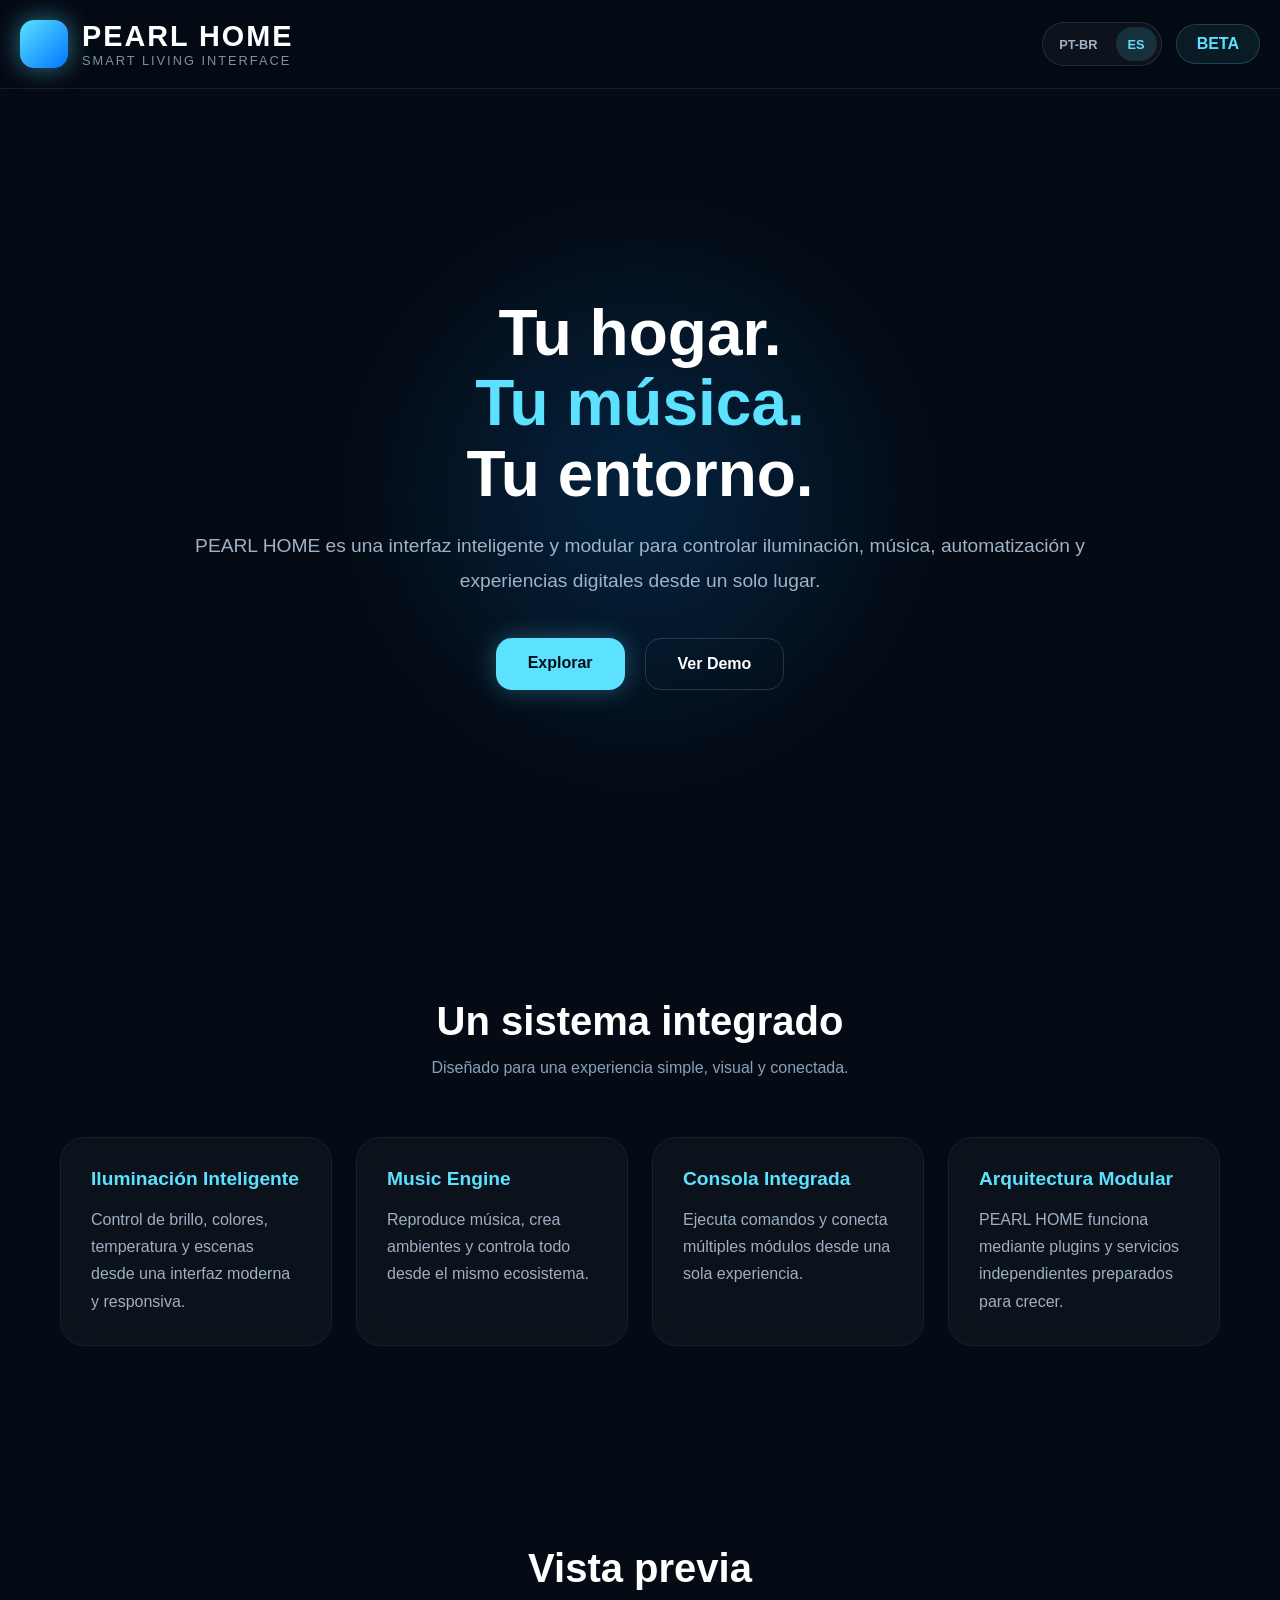
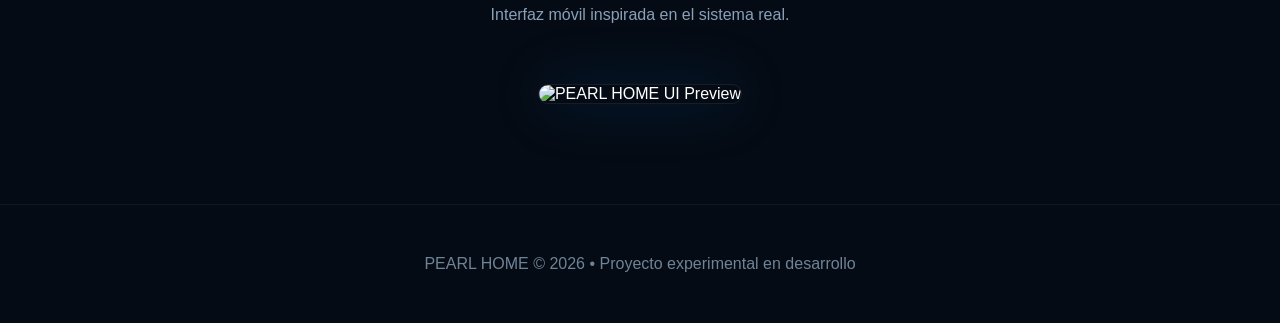
==== es/index.html @ 8c49779c "Set Portuguese as primary language" ====
<!DOCTYPE html>
<html lang="es">
<head>
  <meta charset="UTF-8" />
  <meta name="viewport" content="width=device-width, initial-scale=1.0" />
  <title>PEARL HOME</title>
  <link rel="alternate" hreflang="pt-BR" href="../" />
  <link rel="alternate" hreflang="es" href="./" />
  <link rel="stylesheet" href="../css/style.css" />
</head>
<body>

<header>
  <div class="logo">
    <div class="logo-icon"></div>
    <div>
      <h1>PEARL HOME</h1>
      <p>SMART LIVING INTERFACE</p>
    </div>
  </div>

  <nav class="header-actions" aria-label="Opciones del sitio">
    <div class="language-switch" aria-label="Idioma">
      <a href="../">PT-BR</a>
      <a class="active" href="./" aria-current="page">ES</a>
    </div>
    <div class="beta">BETA</div>
  </nav>
</header>

<section class="hero">
  <div class="hero-content">
    <h2>Tu hogar.<br><span>Tu música.</span><br>Tu entorno.</h2>

    <p>
      PEARL HOME es una interfaz inteligente y modular para controlar iluminación,
      música, automatización y experiencias digitales desde un solo lugar.
    </p>

    <div class="buttons">
      <a href="#features" class="btn btn-primary">Explorar</a>
      <a href="./demo.html" class="btn btn-secondary">Ver Demo</a>
    </div>
  </div>
</section>

<section class="features" id="features">
  <div class="section-title">
    <h3>Un sistema integrado</h3>
    <p>Diseñado para una experiencia simple, visual y conectada.</p>
  </div>

  <div class="grid">
    <div class="card">
      <h4>Iluminación Inteligente</h4>
      <p>
        Control de brillo, colores, temperatura y escenas desde una interfaz moderna y responsiva.
      </p>
    </div>

    <div class="card">
      <h4>Music Engine</h4>
      <p>
        Reproduce música, crea ambientes y controla todo desde el mismo ecosistema.
      </p>
    </div>

    <div class="card">
      <h4>Consola Integrada</h4>
      <p>
        Ejecuta comandos y conecta múltiples módulos desde una sola experiencia.
      </p>
    </div>

    <div class="card">
      <h4>Arquitectura Modular</h4>
      <p>
        PEARL HOME funciona mediante plugins y servicios independientes preparados para crecer.
      </p>
    </div>
  </div>
</section>

<section class="preview" id="preview">
  <div class="section-title">
    <h3>Vista previa</h3>
    <p>Interfaz móvil inspirada en el sistema real.</p>
  </div>

  <img src="https://placehold.co/350x700/07111f/5ce1ff?text=PEARL+HOME" alt="PEARL HOME UI Preview">
</section>

<footer>
  <p>PEARL HOME © 2026 • Proyecto experimental en desarrollo</p>
</footer>

</body>
</html>
---- css/style.css ----
* {
  margin: 0;
  padding: 0;
  box-sizing: border-box;
  font-family: Arial, sans-serif;
}

body {
  background: #050b14;
  color: white;
  overflow-x: hidden;
}

header {
  padding: 20px;
  display: flex;
  justify-content: space-between;
  align-items: center;
  gap: 18px;
  border-bottom: 1px solid rgba(255,255,255,0.08);
  backdrop-filter: blur(10px);
  position: sticky;
  top: 0;
  background: rgba(5,11,20,0.9);
  z-index: 100;
}

.header-actions {
  display: flex;
  align-items: center;
  gap: 14px;
}

.language-switch {
  display: inline-flex;
  align-items: center;
  gap: 6px;
  padding: 4px;
  border: 1px solid rgba(255,255,255,0.1);
  border-radius: 999px;
  background: rgba(255,255,255,0.04);
}

.language-switch a {
  min-height: 34px;
  padding: 0 12px;
  display: inline-flex;
  align-items: center;
  border-radius: 999px;
  color: #9fb3c8;
  font-size: 0.8rem;
  font-weight: bold;
  text-decoration: none;
}

.language-switch a.active {
  background: rgba(92,225,255,0.14);
  color: #5ce1ff;
}

.logo {
  display: flex;
  align-items: center;
  gap: 14px;
}

.logo-icon {
  width: 48px;
  height: 48px;
  border-radius: 14px;
  background: linear-gradient(135deg, #5ce1ff, #0077ff);
  box-shadow: 0 0 25px rgba(92,225,255,0.5);
}

.logo h1 {
  font-size: 1.8rem;
  letter-spacing: 2px;
}

.logo p {
  color: #7f8fa6;
  font-size: 0.8rem;
  letter-spacing: 2px;
}

.beta {
  padding: 10px 20px;
  border-radius: 999px;
  border: 1px solid rgba(92,225,255,0.2);
  background: rgba(92,225,255,0.08);
  color: #5ce1ff;
  font-weight: bold;
}

.hero {
  min-height: 90vh;
  display: flex;
  align-items: center;
  justify-content: center;
  text-align: center;
  padding: 40px 20px;
  position: relative;
}

.hero::before {
  content: "";
  position: absolute;
  width: 600px;
  height: 600px;
  background: radial-gradient(circle, rgba(0,140,255,0.2), transparent 70%);
  filter: blur(40px);
  z-index: 0;
}

.hero-content {
  position: relative;
  z-index: 1;
  max-width: 900px;
}

.hero h2 {
  font-size: 4rem;
  margin-bottom: 20px;
  line-height: 1.1;
}

.hero span {
  color: #5ce1ff;
}

.hero p {
  color: #9fb3c8;
  font-size: 1.2rem;
  margin-bottom: 40px;
  line-height: 1.8;
}

.buttons {
  display: flex;
  gap: 20px;
  justify-content: center;
  flex-wrap: wrap;
}

.btn {
  padding: 16px 32px;
  border-radius: 16px;
  border: none;
  font-size: 1rem;
  cursor: pointer;
  transition: 0.3s ease;
  text-decoration: none;
  font-weight: bold;
}

.btn-primary {
  background: #5ce1ff;
  color: #001018;
  box-shadow: 0 0 25px rgba(92,225,255,0.3);
}

.btn-primary:hover {
  transform: translateY(-3px);
  box-shadow: 0 0 40px rgba(92,225,255,0.6);
}

.btn-secondary {
  background: transparent;
  border: 1px solid rgba(255,255,255,0.15);
  color: white;
}

.features {
  padding: 100px 20px;
  max-width: 1200px;
  margin: auto;
}

.section-title {
  text-align: center;
  margin-bottom: 60px;
}

.section-title h3 {
  font-size: 2.5rem;
  margin-bottom: 15px;
}

.section-title p {
  color: #8aa0b8;
}

.grid {
  display: grid;
  grid-template-columns: repeat(auto-fit, minmax(260px, 1fr));
  gap: 24px;
}

.card {
  background: rgba(255,255,255,0.03);
  border: 1px solid rgba(255,255,255,0.05);
  border-radius: 24px;
  padding: 30px;
  transition: 0.3s ease;
  backdrop-filter: blur(12px);
}

.card:hover {
  transform: translateY(-5px);
  border-color: rgba(92,225,255,0.3);
  box-shadow: 0 0 30px rgba(0,140,255,0.1);
}

.card h4 {
  margin-bottom: 16px;
  color: #5ce1ff;
  font-size: 1.2rem;
}

.card p {
  color: #9db0c4;
  line-height: 1.7;
}

.preview {
  padding: 100px 20px;
  text-align: center;
}

.preview img {
  width: 100%;
  max-width: 350px;
  border-radius: 30px;
  box-shadow: 0 0 60px rgba(0,140,255,0.2);
  border: 1px solid rgba(255,255,255,0.08);
}

footer {
  padding: 50px 20px;
  text-align: center;
  color: #6f8397;
  border-top: 1px solid rgba(255,255,255,0.05);
}

@media (max-width: 768px) {
  header {
    align-items: flex-start;
    flex-direction: column;
  }

  .header-actions {
    width: 100%;
    justify-content: space-between;
  }

  .hero h2 {
    font-size: 2.5rem;
  }

  .hero p {
    font-size: 1rem;
  }
}
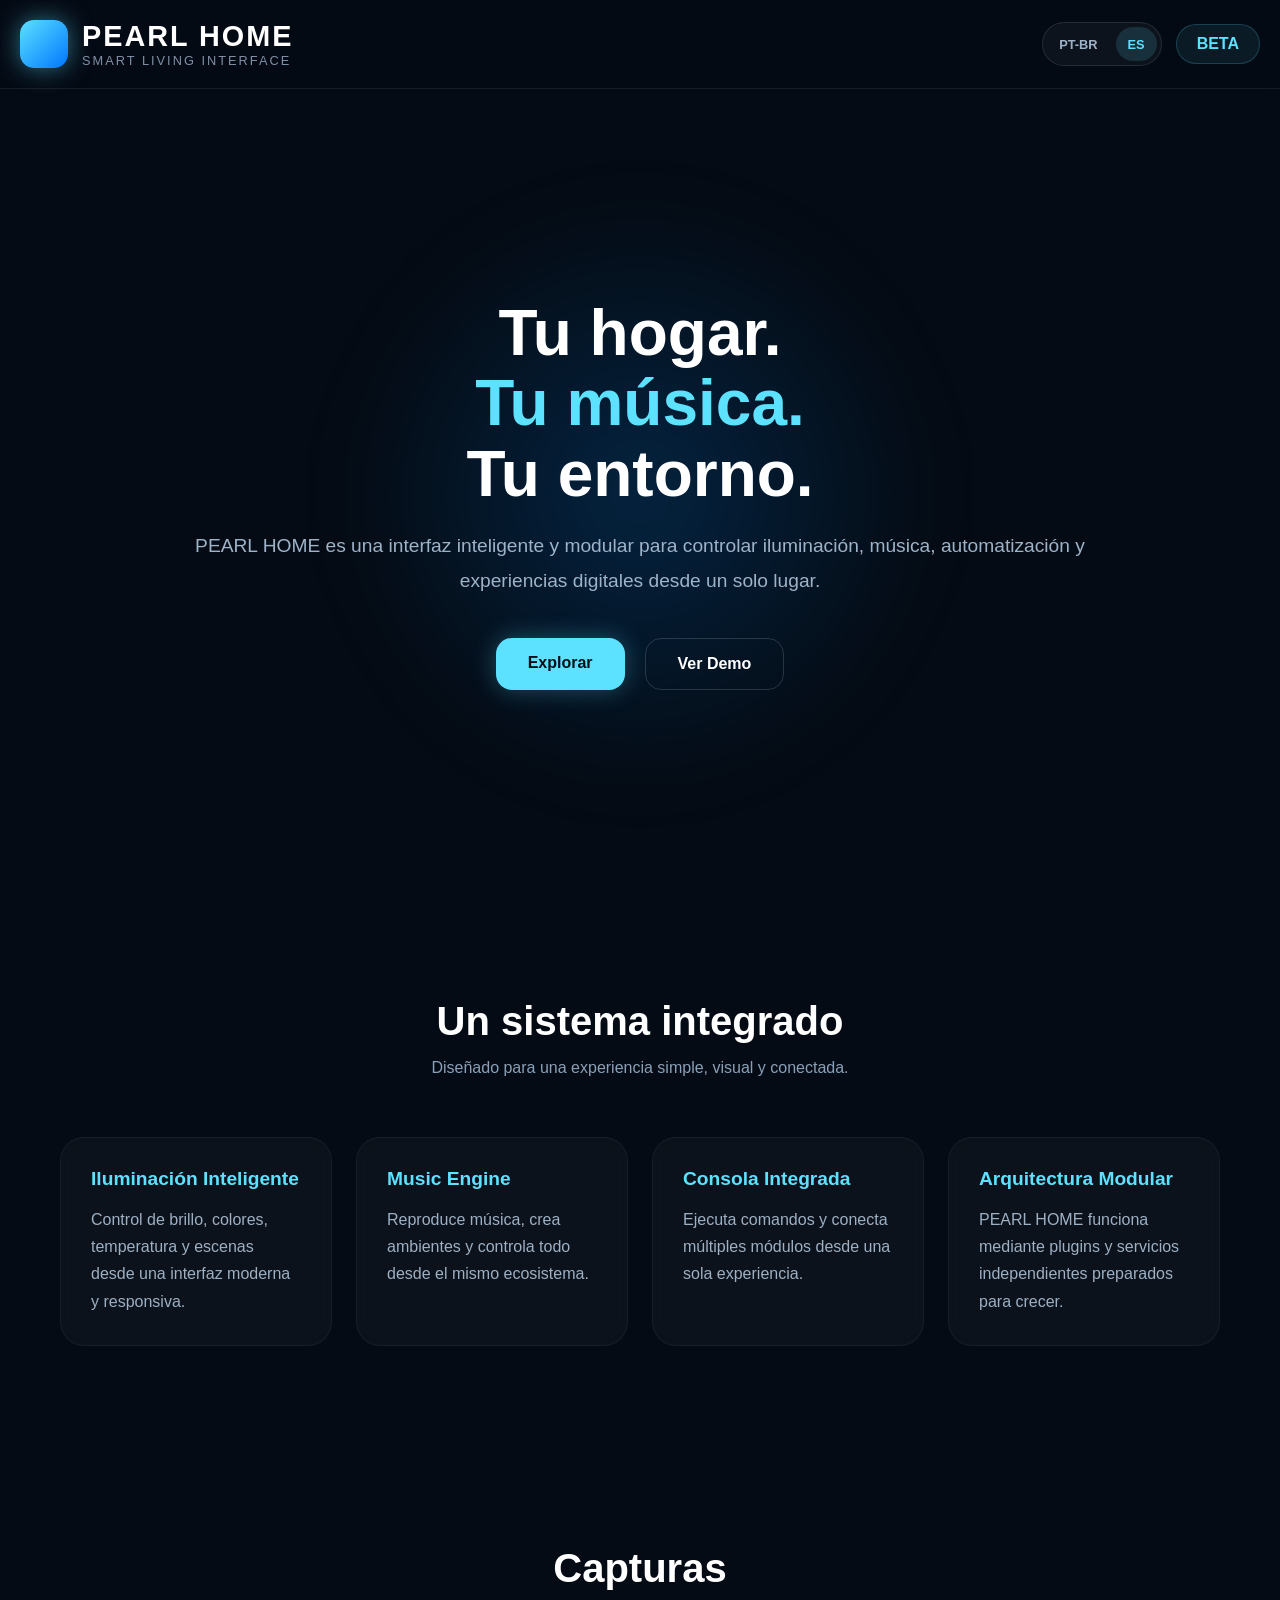
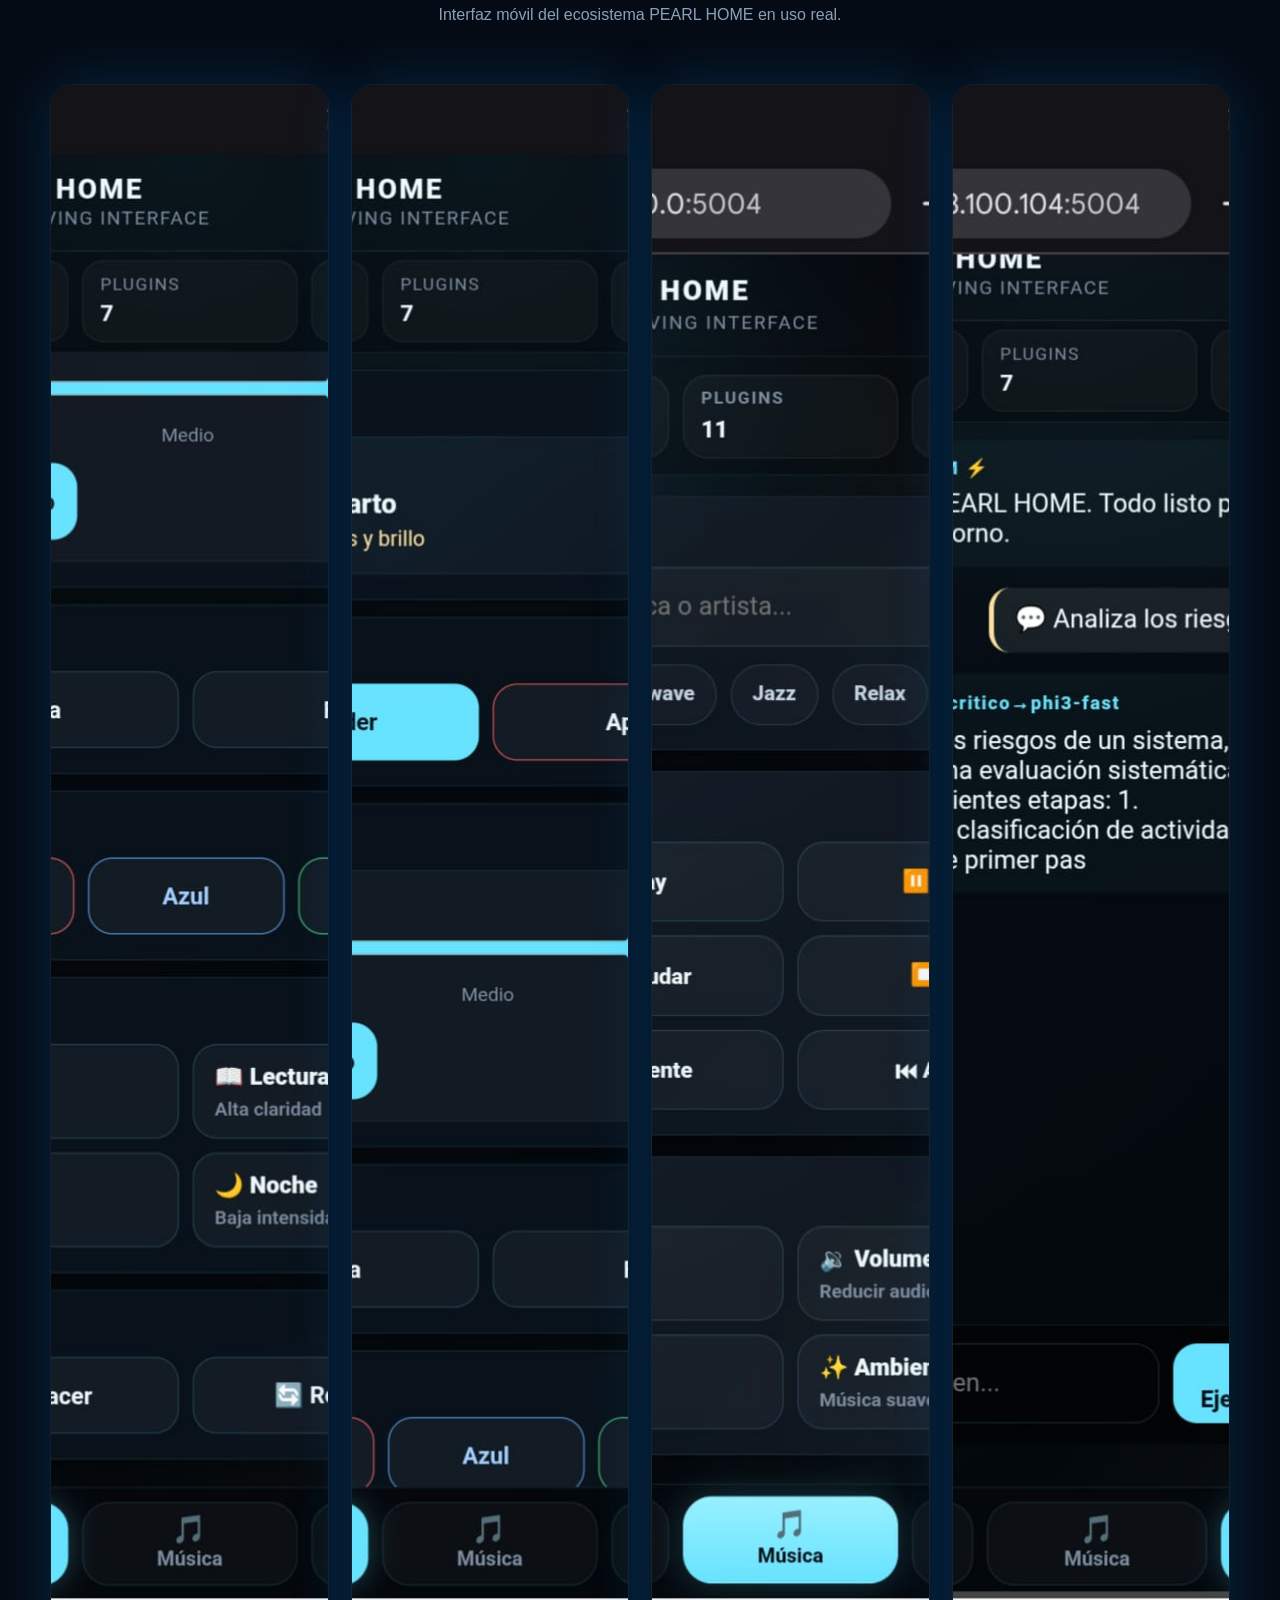
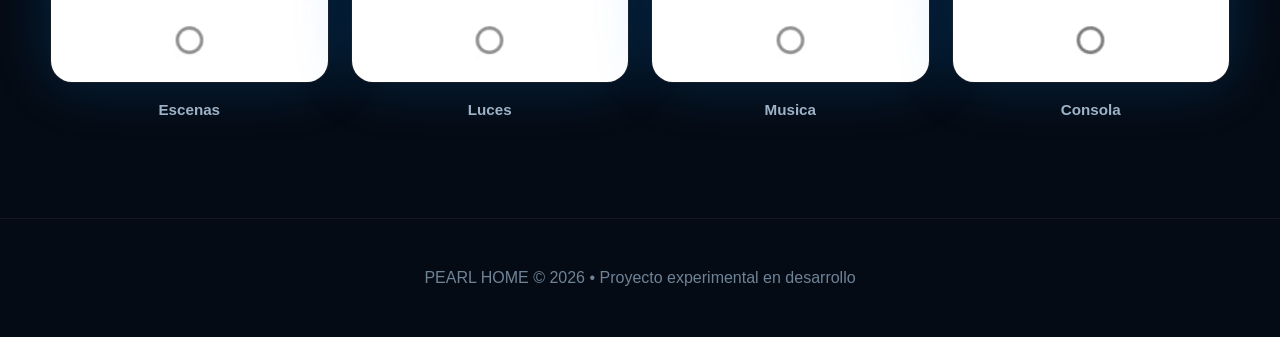
==== commit 0ff46c41: "Add mobile screenshots gallery" ====
--- a/es/index.html
+++ b/es/index.html
@@ -83,11 +83,31 @@
 
 <section class="preview" id="preview">
   <div class="section-title">
-    <h3>Vista previa</h3>
-    <p>Interfaz móvil inspirada en el sistema real.</p>
+    <h3>Capturas</h3>
+    <p>Interfaz móvil del ecosistema PEARL HOME en uso real.</p>
   </div>
 
-  <img src="https://placehold.co/350x700/07111f/5ce1ff?text=PEARL+HOME" alt="PEARL HOME UI Preview">
+  <div class="screenshots">
+    <figure class="screenshot-card">
+      <img src="../assets/screenshots/pearl-scene.jpeg" alt="Pantalla de escenas de PEARL HOME" loading="lazy" width="718" height="1599">
+      <figcaption>Escenas</figcaption>
+    </figure>
+
+    <figure class="screenshot-card">
+      <img src="../assets/screenshots/pearl-light.jpeg" alt="Pantalla de control de luces de PEARL HOME" loading="lazy" width="718" height="1599">
+      <figcaption>Luces</figcaption>
+    </figure>
+
+    <figure class="screenshot-card">
+      <img src="../assets/screenshots/pearl-music.jpeg" alt="Pantalla de Music Engine de PEARL HOME" loading="lazy" width="718" height="1599">
+      <figcaption>Musica</figcaption>
+    </figure>
+
+    <figure class="screenshot-card">
+      <img src="../assets/screenshots/pearl-console.jpeg" alt="Pantalla de consola de PEARL HOME" loading="lazy" width="718" height="1599">
+      <figcaption>Consola</figcaption>
+    </figure>
+  </div>
 </section>
 
 <footer>
--- a/css/style.css
+++ b/css/style.css
@@ -227,12 +227,33 @@
   text-align: center;
 }
 
-.preview img {
+.screenshots {
+  width: min(1180px, 100%);
+  margin: 0 auto;
+  display: grid;
+  grid-template-columns: repeat(4, minmax(0, 1fr));
+  gap: 22px;
+  align-items: start;
+}
+
+.screenshot-card {
+  min-width: 0;
+}
+
+.screenshot-card img {
   width: 100%;
-  max-width: 350px;
-  border-radius: 30px;
+  aspect-ratio: 718 / 1599;
+  object-fit: cover;
+  border-radius: 22px;
   box-shadow: 0 0 60px rgba(0,140,255,0.2);
   border: 1px solid rgba(255,255,255,0.08);
+}
+
+.screenshot-card figcaption {
+  margin-top: 14px;
+  color: #9fb3c8;
+  font-size: 0.95rem;
+  font-weight: bold;
 }
 
 footer {
@@ -260,4 +281,15 @@
   .hero p {
     font-size: 1rem;
   }
-}
+
+  .screenshots {
+    grid-template-columns: repeat(2, minmax(0, 1fr));
+  }
+}
+
+@media (max-width: 520px) {
+  .screenshots {
+    grid-template-columns: 1fr;
+    max-width: 330px;
+  }
+}
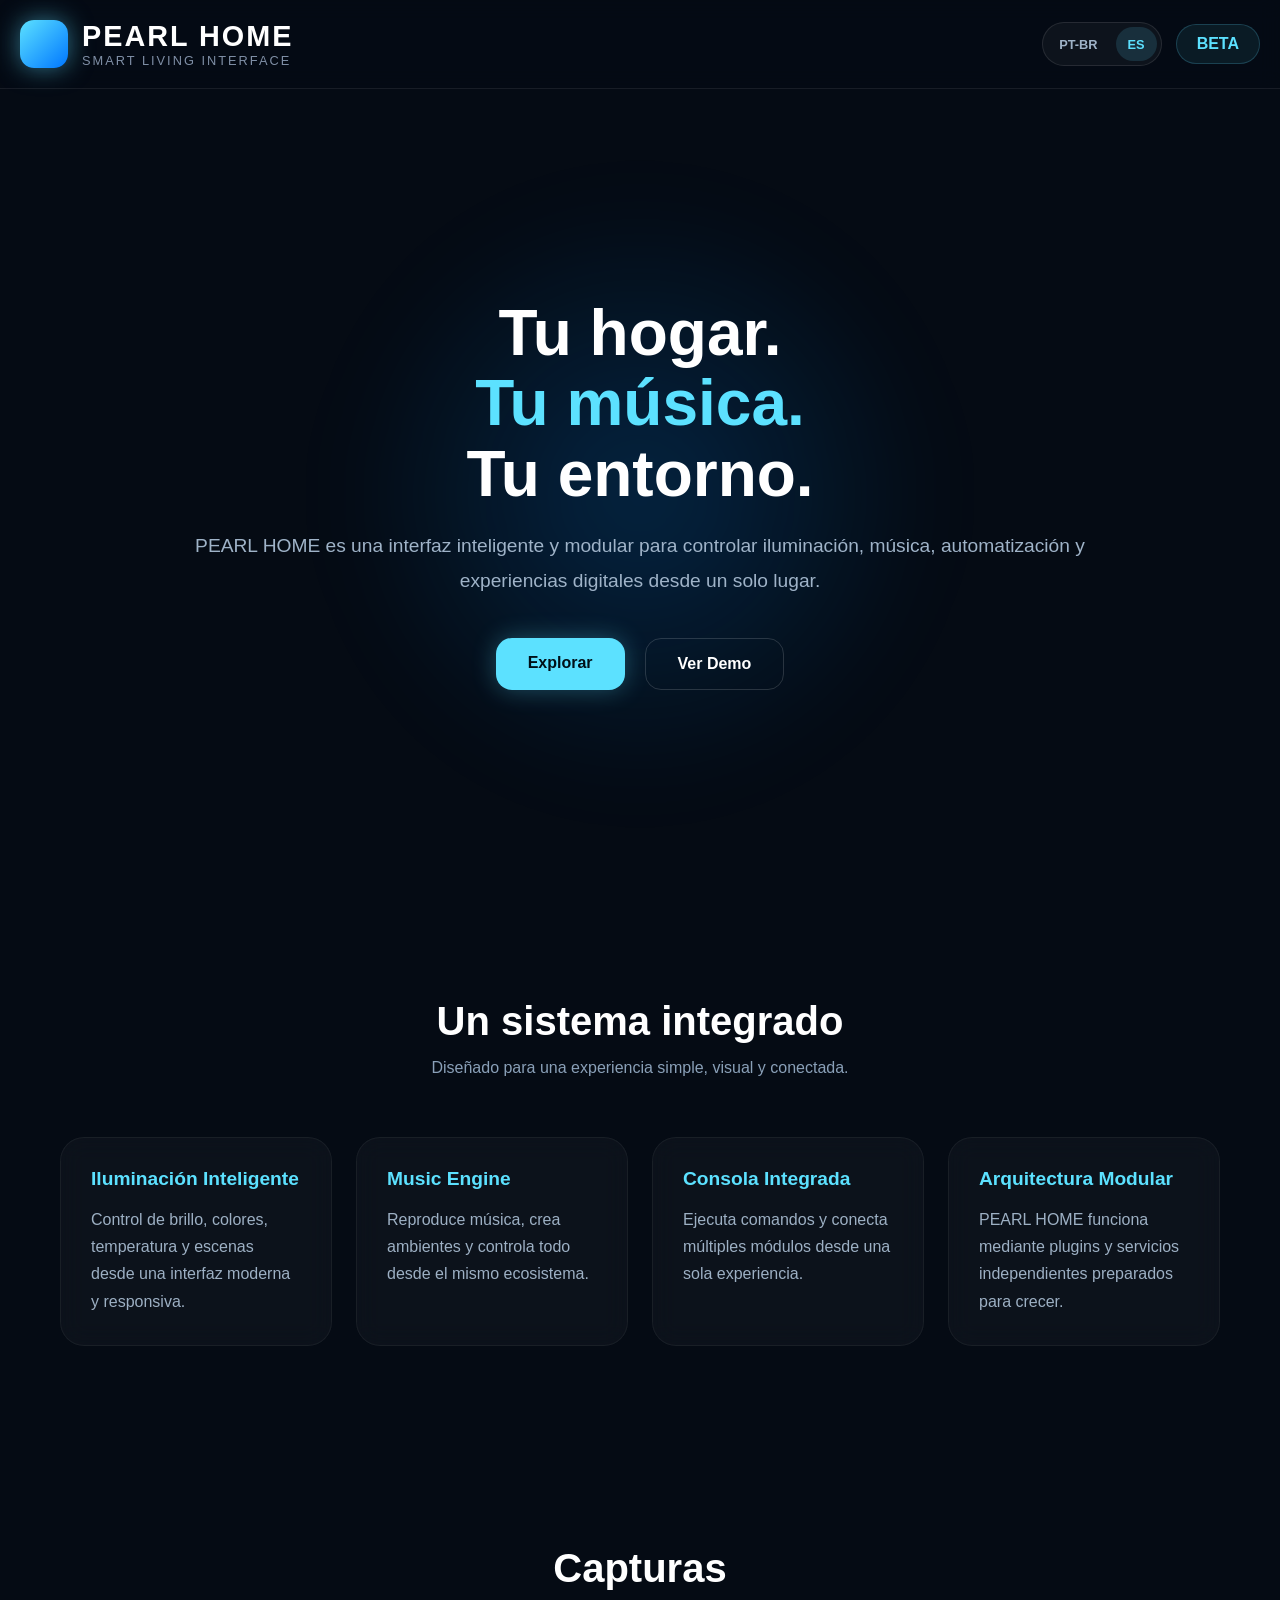
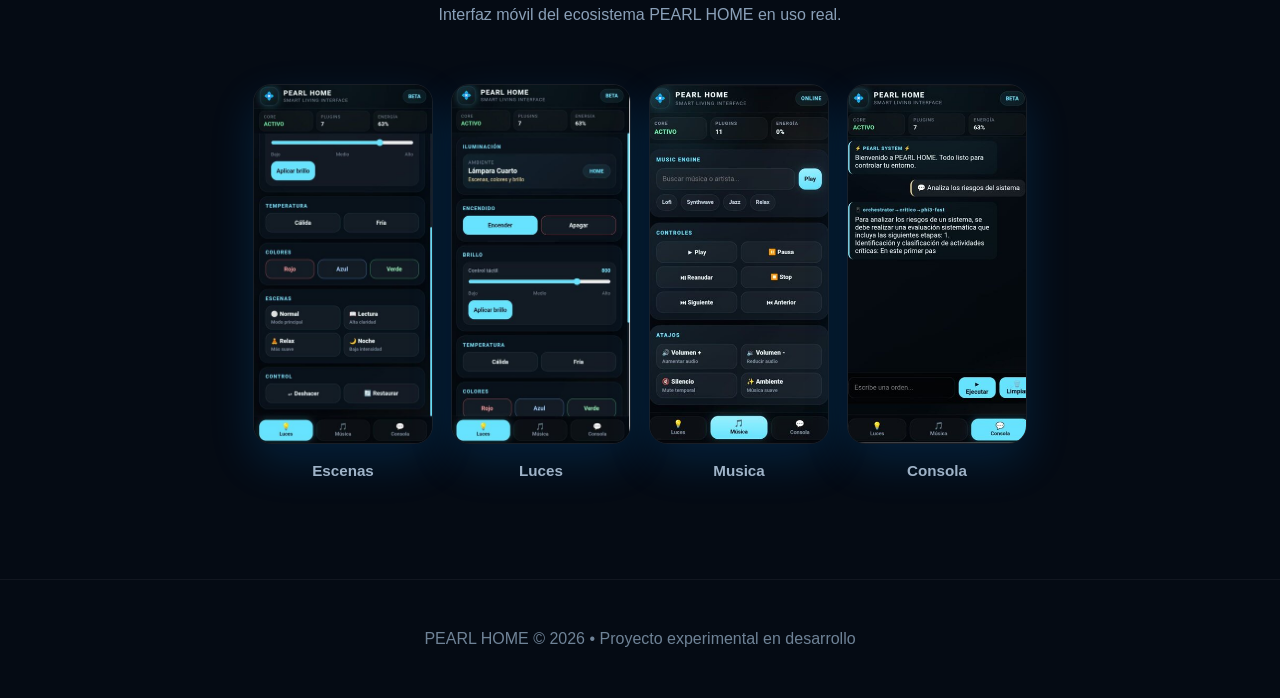
==== commit 29ecea78: "Optimize screenshot gallery sizing" ====
--- a/es/index.html
+++ b/es/index.html
@@ -89,22 +89,22 @@
 
   <div class="screenshots">
     <figure class="screenshot-card">
-      <img src="../assets/screenshots/pearl-scene.jpeg" alt="Pantalla de escenas de PEARL HOME" loading="lazy" width="718" height="1599">
+      <img src="../assets/screenshots/pearl-scene.jpeg" alt="Pantalla de escenas de PEARL HOME" loading="lazy" width="360" height="722">
       <figcaption>Escenas</figcaption>
     </figure>
 
     <figure class="screenshot-card">
-      <img src="../assets/screenshots/pearl-light.jpeg" alt="Pantalla de control de luces de PEARL HOME" loading="lazy" width="718" height="1599">
+      <img src="../assets/screenshots/pearl-light.jpeg" alt="Pantalla de control de luces de PEARL HOME" loading="lazy" width="360" height="721">
       <figcaption>Luces</figcaption>
     </figure>
 
     <figure class="screenshot-card">
-      <img src="../assets/screenshots/pearl-music.jpeg" alt="Pantalla de Music Engine de PEARL HOME" loading="lazy" width="718" height="1599">
+      <img src="../assets/screenshots/pearl-music.jpeg" alt="Pantalla de Music Engine de PEARL HOME" loading="lazy" width="360" height="675">
       <figcaption>Musica</figcaption>
     </figure>
 
     <figure class="screenshot-card">
-      <img src="../assets/screenshots/pearl-console.jpeg" alt="Pantalla de consola de PEARL HOME" loading="lazy" width="718" height="1599">
+      <img src="../assets/screenshots/pearl-console.jpeg" alt="Pantalla de consola de PEARL HOME" loading="lazy" width="360" height="687">
       <figcaption>Consola</figcaption>
     </figure>
   </div>
--- a/css/style.css
+++ b/css/style.css
@@ -228,12 +228,13 @@
 }
 
 .screenshots {
-  width: min(1180px, 100%);
+  width: min(980px, 100%);
   margin: 0 auto;
   display: grid;
-  grid-template-columns: repeat(4, minmax(0, 1fr));
-  gap: 22px;
+  grid-template-columns: repeat(4, minmax(0, 180px));
+  gap: 18px;
   align-items: start;
+  justify-content: center;
 }
 
 .screenshot-card {
@@ -242,10 +243,12 @@
 
 .screenshot-card img {
   width: 100%;
-  aspect-ratio: 718 / 1599;
+  max-height: 360px;
+  aspect-ratio: auto;
   object-fit: cover;
-  border-radius: 22px;
-  box-shadow: 0 0 60px rgba(0,140,255,0.2);
+  object-position: top center;
+  border-radius: 18px;
+  box-shadow: 0 18px 45px rgba(0,140,255,0.16);
   border: 1px solid rgba(255,255,255,0.08);
 }
 
@@ -284,12 +287,18 @@
 
   .screenshots {
     grid-template-columns: repeat(2, minmax(0, 1fr));
+    max-width: 430px;
   }
 }
 
 @media (max-width: 520px) {
   .screenshots {
-    grid-template-columns: 1fr;
-    max-width: 330px;
-  }
-}
+    grid-template-columns: repeat(2, minmax(0, 1fr));
+    max-width: 360px;
+    gap: 14px;
+  }
+
+  .screenshot-card img {
+    max-height: 300px;
+  }
+}
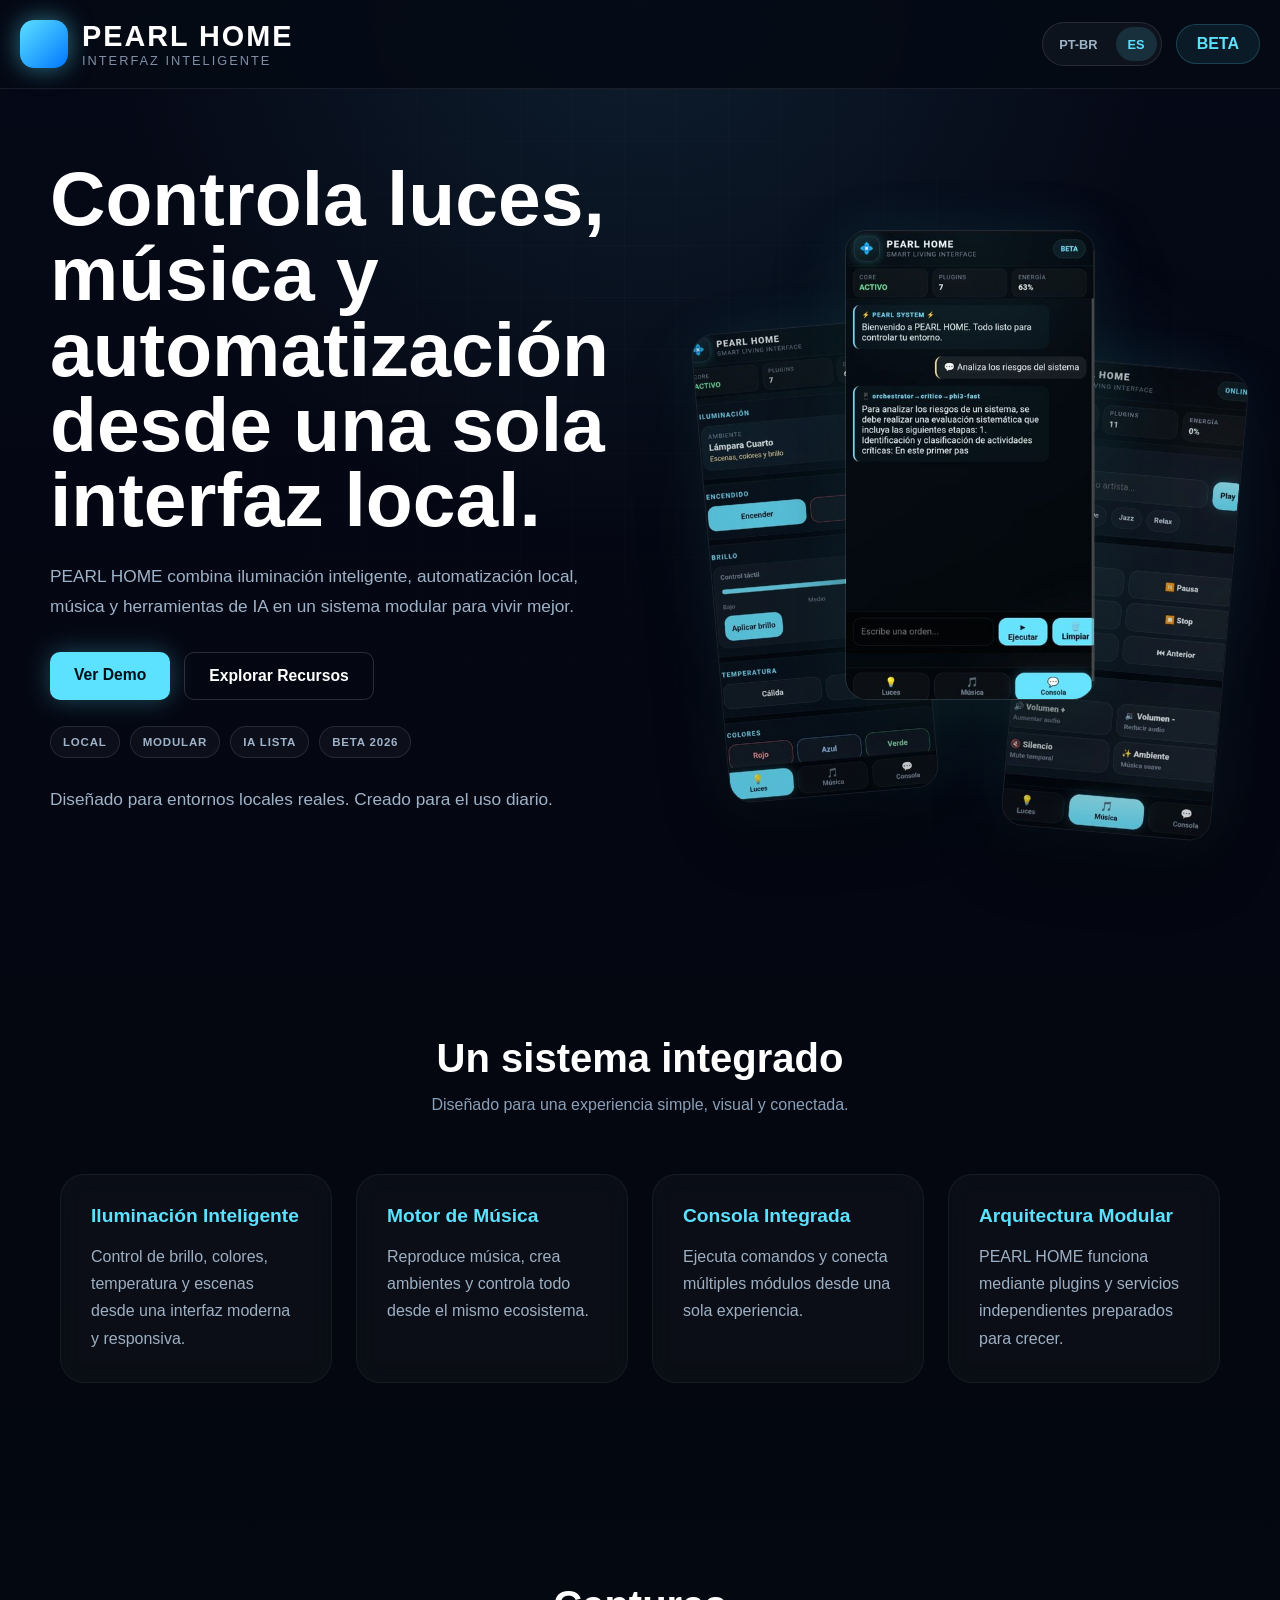
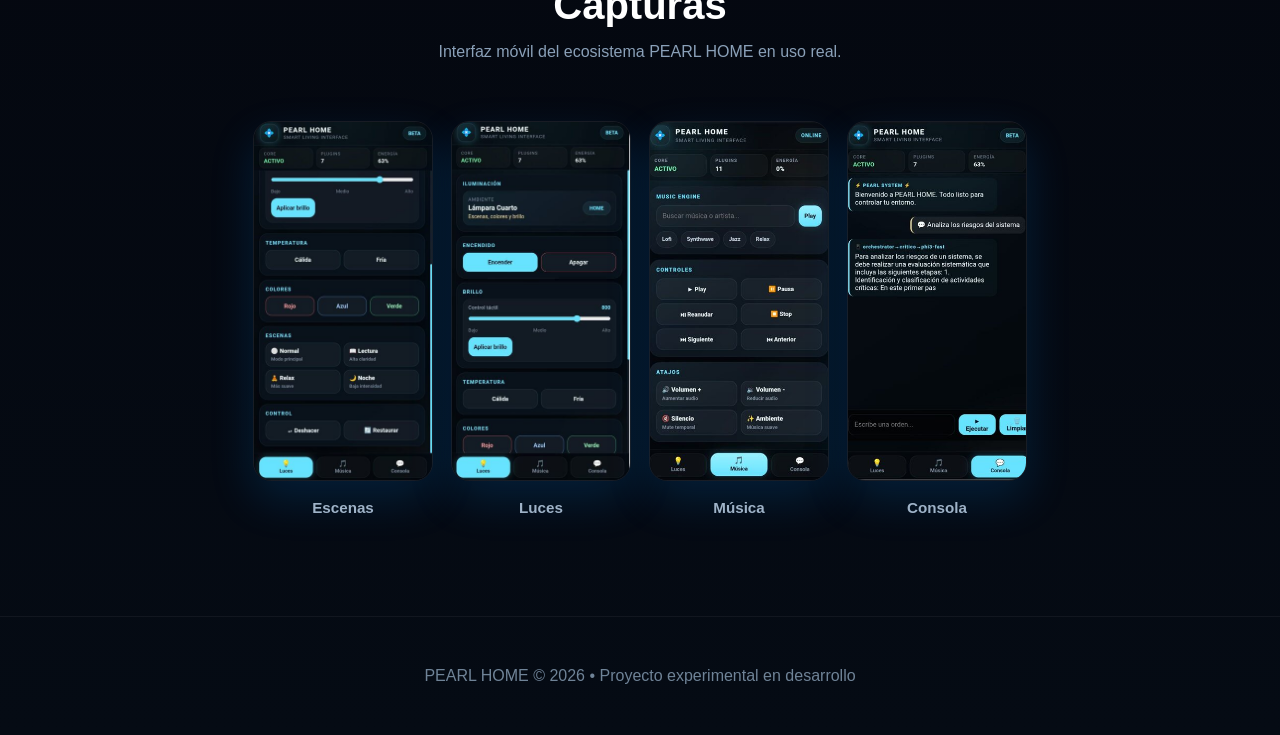
==== commit c92d25ed: "Refine hero and localized UI labels" ====
--- a/es/index.html
+++ b/es/index.html
@@ -15,7 +15,7 @@
     <div class="logo-icon"></div>
     <div>
       <h1>PEARL HOME</h1>
-      <p>SMART LIVING INTERFACE</p>
+      <p>INTERFAZ INTELIGENTE</p>
     </div>
   </div>
 
@@ -30,16 +30,33 @@
 
 <section class="hero">
   <div class="hero-content">
-    <h2>Tu hogar.<br><span>Tu música.</span><br>Tu entorno.</h2>
+    <div class="hero-copy">
+      <h2>Controla luces, música y automatización desde una sola interfaz local.</h2>
 
-    <p>
-      PEARL HOME es una interfaz inteligente y modular para controlar iluminación,
-      música, automatización y experiencias digitales desde un solo lugar.
-    </p>
+      <p>
+        PEARL HOME combina iluminación inteligente, automatización local, música y herramientas de IA
+        en un sistema modular para vivir mejor.
+      </p>
 
-    <div class="buttons">
-      <a href="#features" class="btn btn-primary">Explorar</a>
-      <a href="./demo.html" class="btn btn-secondary">Ver Demo</a>
+      <div class="buttons">
+        <a href="./demo.html" class="btn btn-primary">Ver Demo</a>
+        <a href="#features" class="btn btn-secondary">Explorar Recursos</a>
+      </div>
+
+      <div class="badges" aria-label="Puntos destacados de PEARL HOME">
+        <span>LOCAL</span>
+        <span>MODULAR</span>
+        <span>IA LISTA</span>
+        <span>BETA 2026</span>
+      </div>
+
+      <p class="hero-note">Diseñado para entornos locales reales. Creado para el uso diario.</p>
+    </div>
+
+    <div class="hero-visual" aria-label="Vista visual del ecosistema PEARL HOME">
+      <img class="mockup mockup-left" src="../assets/screenshots/pearl-light.jpeg" alt="Control de luces de PEARL HOME" width="360" height="721">
+      <img class="mockup mockup-main" src="../assets/screenshots/pearl-console.jpeg" alt="Consola local de PEARL HOME" width="360" height="687">
+      <img class="mockup mockup-right" src="../assets/screenshots/pearl-music.jpeg" alt="Control de música de PEARL HOME" width="360" height="675">
     </div>
   </div>
 </section>
@@ -59,7 +76,7 @@
     </div>
 
     <div class="card">
-      <h4>Music Engine</h4>
+      <h4>Motor de Música</h4>
       <p>
         Reproduce música, crea ambientes y controla todo desde el mismo ecosistema.
       </p>
@@ -99,8 +116,8 @@
     </figure>
 
     <figure class="screenshot-card">
-      <img src="../assets/screenshots/pearl-music.jpeg" alt="Pantalla de Music Engine de PEARL HOME" loading="lazy" width="360" height="675">
-      <figcaption>Musica</figcaption>
+      <img src="../assets/screenshots/pearl-music.jpeg" alt="Pantalla del motor de música de PEARL HOME" loading="lazy" width="360" height="675">
+      <figcaption>Música</figcaption>
     </figure>
 
     <figure class="screenshot-card">
--- a/css/style.css
+++ b/css/style.css
@@ -6,7 +6,9 @@
 }
 
 body {
-  background: #050b14;
+  background:
+    radial-gradient(circle at 50% 0%, rgba(92,225,255,0.1), transparent 34rem),
+    linear-gradient(180deg, #050816, #04070f 58%, #050b14);
   color: white;
   overflow-x: hidden;
 }
@@ -93,35 +95,47 @@
 }
 
 .hero {
-  min-height: 90vh;
+  min-height: calc(100vh - 89px);
   display: flex;
   align-items: center;
   justify-content: center;
-  text-align: center;
-  padding: 40px 20px;
+  padding: 72px 20px 92px;
   position: relative;
+  overflow: hidden;
 }
 
 .hero::before {
   content: "";
   position: absolute;
-  width: 600px;
-  height: 600px;
-  background: radial-gradient(circle, rgba(0,140,255,0.2), transparent 70%);
-  filter: blur(40px);
+  inset: 0;
+  background:
+    linear-gradient(rgba(255,255,255,0.018) 1px, transparent 1px),
+    linear-gradient(90deg, rgba(255,255,255,0.018) 1px, transparent 1px);
+  background-size: 52px 52px;
+  -webkit-mask-image: radial-gradient(circle at 50% 22%, #000, transparent 68%);
+  mask-image: radial-gradient(circle at 50% 22%, #000, transparent 68%);
   z-index: 0;
 }
 
 .hero-content {
   position: relative;
   z-index: 1;
-  max-width: 900px;
+  width: min(1180px, 100%);
+  display: grid;
+  grid-template-columns: minmax(0, 1fr) minmax(320px, 520px);
+  gap: clamp(40px, 7vw, 92px);
+  align-items: center;
+}
+
+.hero-copy {
+  max-width: 640px;
 }
 
 .hero h2 {
-  font-size: 4rem;
-  margin-bottom: 20px;
-  line-height: 1.1;
+  font-size: clamp(2.7rem, 6vw, 5.7rem);
+  margin-bottom: 24px;
+  line-height: 0.98;
+  letter-spacing: 0;
 }
 
 .hero span {
@@ -130,23 +144,24 @@
 
 .hero p {
   color: #9fb3c8;
-  font-size: 1.2rem;
-  margin-bottom: 40px;
-  line-height: 1.8;
+  font-size: 1.08rem;
+  max-width: 590px;
+  margin-bottom: 30px;
+  line-height: 1.75;
 }
 
 .buttons {
   display: flex;
-  gap: 20px;
-  justify-content: center;
+  gap: 14px;
+  justify-content: flex-start;
   flex-wrap: wrap;
 }
 
 .btn {
-  padding: 16px 32px;
-  border-radius: 16px;
+  padding: 14px 24px;
+  border-radius: 10px;
   border: none;
-  font-size: 1rem;
+  font-size: 0.98rem;
   cursor: pointer;
   transition: 0.3s ease;
   text-decoration: none;
@@ -168,6 +183,83 @@
   background: transparent;
   border: 1px solid rgba(255,255,255,0.15);
   color: white;
+}
+
+.badges {
+  display: flex;
+  flex-wrap: wrap;
+  gap: 10px;
+  margin-top: 26px;
+}
+
+.badges span {
+  min-height: 32px;
+  display: inline-flex;
+  align-items: center;
+  border: 1px solid rgba(255,255,255,0.1);
+  border-radius: 999px;
+  padding: 0 12px;
+  background: rgba(255,255,255,0.035);
+  color: #9fb3c8;
+  font-size: 0.72rem;
+  font-weight: 800;
+  letter-spacing: 0.8px;
+}
+
+.hero-note {
+  margin-top: 26px;
+  margin-bottom: 0;
+  color: #6f8397;
+  font-size: 0.92rem;
+}
+
+.hero-visual {
+  position: relative;
+  min-height: 560px;
+}
+
+.hero-visual::before {
+  content: "";
+  position: absolute;
+  inset: 16% 7% 8%;
+  border-radius: 50%;
+  background: rgba(92,225,255,0.12);
+  filter: blur(58px);
+}
+
+.mockup {
+  position: absolute;
+  width: min(42vw, 210px);
+  max-height: 470px;
+  object-fit: cover;
+  object-position: top center;
+  border-radius: 22px;
+  border: 1px solid rgba(255,255,255,0.11);
+  box-shadow: 0 28px 70px rgba(0,0,0,0.42), 0 0 55px rgba(92,225,255,0.1);
+}
+
+.mockup-main {
+  left: 50%;
+  top: 8px;
+  z-index: 3;
+  width: min(46vw, 250px);
+  transform: translateX(-50%);
+}
+
+.mockup-left {
+  left: 0;
+  top: 104px;
+  z-index: 2;
+  opacity: 0.82;
+  transform: rotate(-5deg);
+}
+
+.mockup-right {
+  right: 0;
+  top: 142px;
+  z-index: 2;
+  opacity: 0.82;
+  transform: rotate(5deg);
 }
 
 .features {
@@ -277,12 +369,35 @@
     justify-content: space-between;
   }
 
+  .hero {
+    min-height: auto;
+    padding: 54px 20px 72px;
+  }
+
+  .hero-content {
+    grid-template-columns: 1fr;
+    gap: 40px;
+  }
+
   .hero h2 {
-    font-size: 2.5rem;
+    font-size: 2.7rem;
   }
 
   .hero p {
     font-size: 1rem;
+  }
+
+  .hero-visual {
+    min-height: 440px;
+  }
+
+  .mockup {
+    width: 42%;
+    max-height: 360px;
+  }
+
+  .mockup-main {
+    width: 54%;
   }
 
   .screenshots {
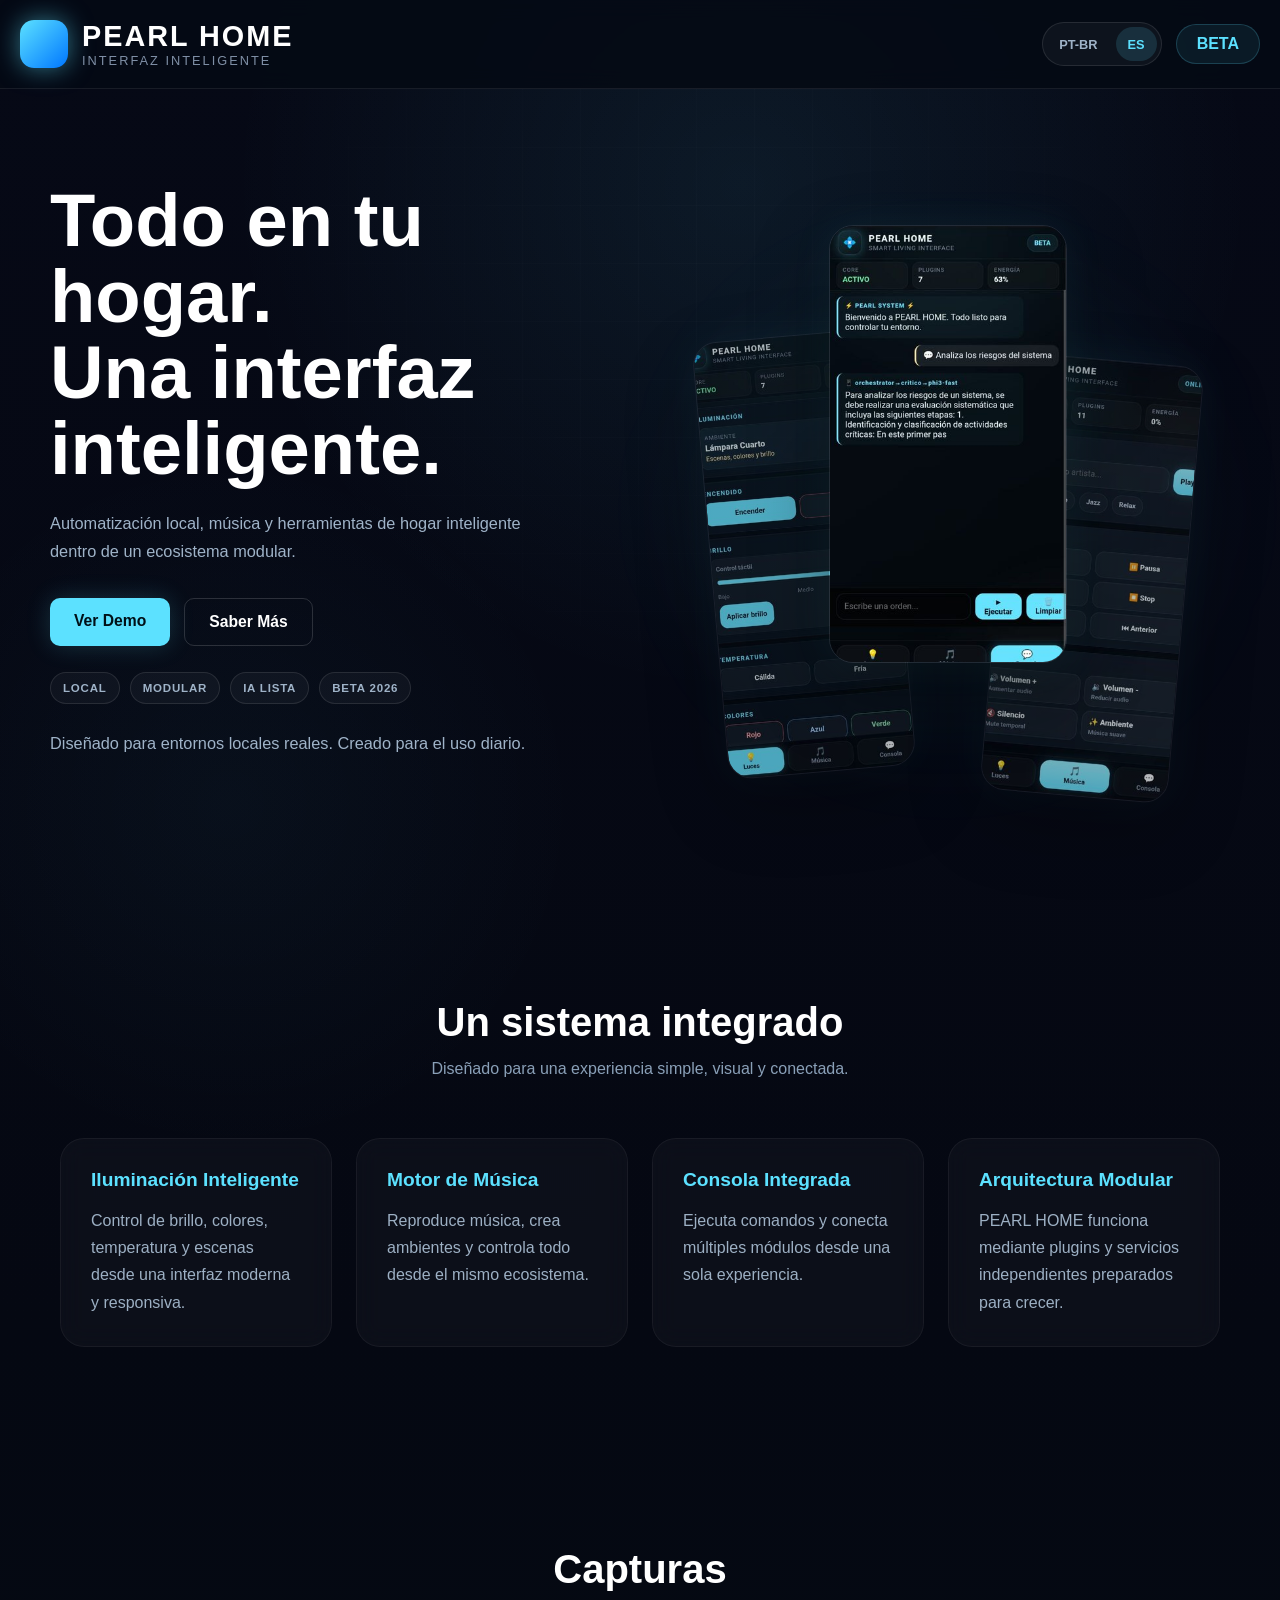
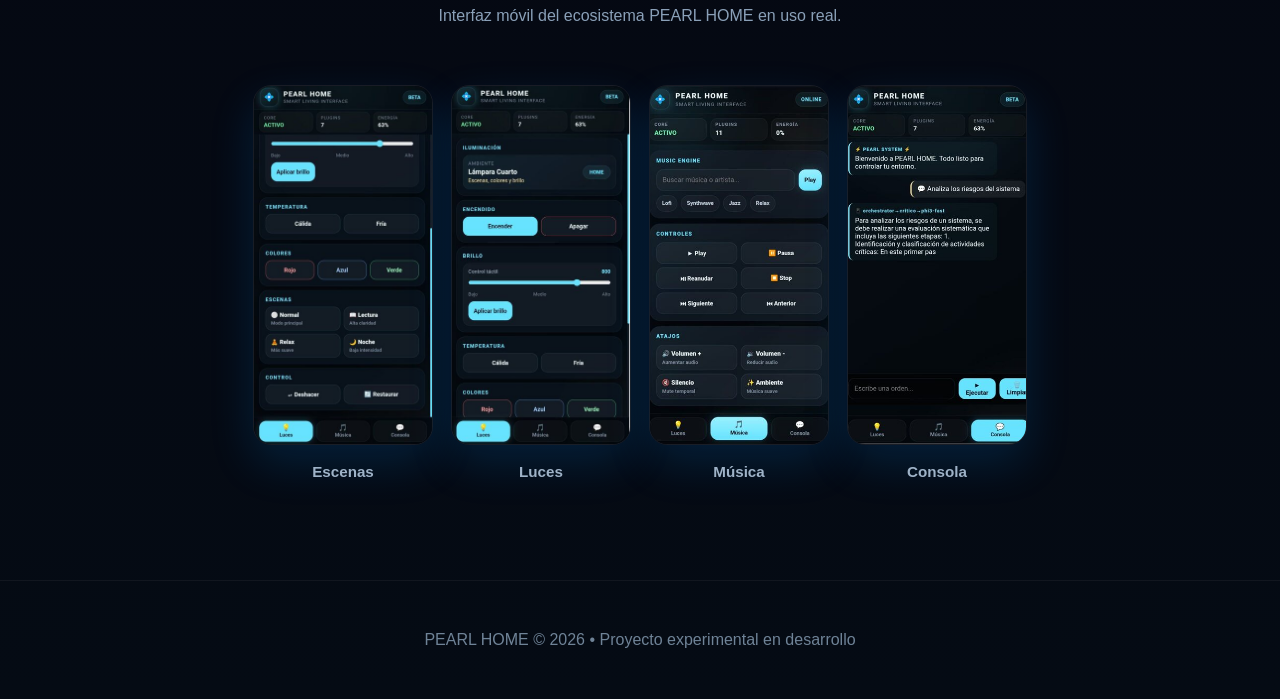
==== commit 38809244: "Calm down hero presentation" ====
--- a/es/index.html
+++ b/es/index.html
@@ -31,16 +31,15 @@
 <section class="hero">
   <div class="hero-content">
     <div class="hero-copy">
-      <h2>Controla luces, música y automatización desde una sola interfaz local.</h2>
+      <h2>Todo en tu hogar.<br>Una interfaz inteligente.</h2>
 
       <p>
-        PEARL HOME combina iluminación inteligente, automatización local, música y herramientas de IA
-        en un sistema modular para vivir mejor.
+        Automatización local, música y herramientas de hogar inteligente dentro de un ecosistema modular.
       </p>
 
       <div class="buttons">
         <a href="./demo.html" class="btn btn-primary">Ver Demo</a>
-        <a href="#features" class="btn btn-secondary">Explorar Recursos</a>
+        <a href="#features" class="btn btn-secondary">Saber Más</a>
       </div>
 
       <div class="badges" aria-label="Puntos destacados de PEARL HOME">
--- a/css/style.css
+++ b/css/style.css
@@ -7,8 +7,9 @@
 
 body {
   background:
-    radial-gradient(circle at 50% 0%, rgba(92,225,255,0.1), transparent 34rem),
-    linear-gradient(180deg, #050816, #04070f 58%, #050b14);
+    radial-gradient(circle at 58% 8%, rgba(92,225,255,0.08), transparent 32rem),
+    radial-gradient(circle at 18% 35%, rgba(92,225,255,0.035), transparent 22rem),
+    linear-gradient(180deg, #060916, #050812 58%, #050b14);
   color: white;
   overflow-x: hidden;
 }
@@ -99,7 +100,7 @@
   display: flex;
   align-items: center;
   justify-content: center;
-  padding: 72px 20px 92px;
+  padding: 88px 20px 104px;
   position: relative;
   overflow: hidden;
 }
@@ -109,11 +110,11 @@
   position: absolute;
   inset: 0;
   background:
-    linear-gradient(rgba(255,255,255,0.018) 1px, transparent 1px),
-    linear-gradient(90deg, rgba(255,255,255,0.018) 1px, transparent 1px);
-  background-size: 52px 52px;
-  -webkit-mask-image: radial-gradient(circle at 50% 22%, #000, transparent 68%);
-  mask-image: radial-gradient(circle at 50% 22%, #000, transparent 68%);
+    linear-gradient(rgba(255,255,255,0.014) 1px, transparent 1px),
+    linear-gradient(90deg, rgba(255,255,255,0.014) 1px, transparent 1px);
+  background-size: 58px 58px;
+  -webkit-mask-image: radial-gradient(circle at 55% 22%, #000, transparent 64%);
+  mask-image: radial-gradient(circle at 55% 22%, #000, transparent 64%);
   z-index: 0;
 }
 
@@ -122,19 +123,19 @@
   z-index: 1;
   width: min(1180px, 100%);
   display: grid;
-  grid-template-columns: minmax(0, 1fr) minmax(320px, 520px);
-  gap: clamp(40px, 7vw, 92px);
+  grid-template-columns: minmax(0, 0.96fr) minmax(320px, 520px);
+  gap: clamp(56px, 8vw, 116px);
   align-items: center;
 }
 
 .hero-copy {
-  max-width: 640px;
+  max-width: 600px;
 }
 
 .hero h2 {
-  font-size: clamp(2.7rem, 6vw, 5.7rem);
+  font-size: clamp(3rem, 5.8vw, 5.35rem);
   margin-bottom: 24px;
-  line-height: 0.98;
+  line-height: 1.02;
   letter-spacing: 0;
 }
 
@@ -144,10 +145,10 @@
 
 .hero p {
   color: #9fb3c8;
-  font-size: 1.08rem;
-  max-width: 590px;
-  margin-bottom: 30px;
-  line-height: 1.75;
+  font-size: 1.02rem;
+  max-width: 510px;
+  margin-bottom: 32px;
+  line-height: 1.7;
 }
 
 .buttons {
@@ -171,12 +172,12 @@
 .btn-primary {
   background: #5ce1ff;
   color: #001018;
-  box-shadow: 0 0 25px rgba(92,225,255,0.3);
+  box-shadow: 0 0 24px rgba(92,225,255,0.18);
 }
 
 .btn-primary:hover {
-  transform: translateY(-3px);
-  box-shadow: 0 0 40px rgba(92,225,255,0.6);
+  transform: translateY(-2px);
+  box-shadow: 0 0 34px rgba(92,225,255,0.26);
 }
 
 .btn-secondary {
@@ -221,45 +222,48 @@
 .hero-visual::before {
   content: "";
   position: absolute;
-  inset: 16% 7% 8%;
+  inset: 18% 8% 10%;
   border-radius: 50%;
-  background: rgba(92,225,255,0.12);
-  filter: blur(58px);
+  background: rgba(92,225,255,0.075);
+  filter: blur(64px);
 }
 
 .mockup {
   position: absolute;
-  width: min(42vw, 210px);
-  max-height: 470px;
+  width: min(40vw, 188px);
+  max-height: 438px;
   object-fit: cover;
   object-position: top center;
-  border-radius: 22px;
-  border: 1px solid rgba(255,255,255,0.11);
-  box-shadow: 0 28px 70px rgba(0,0,0,0.42), 0 0 55px rgba(92,225,255,0.1);
+  border-radius: 24px;
+  border: 1px solid rgba(255,255,255,0.1);
+  box-shadow: 0 28px 76px rgba(0,0,0,0.42), 0 0 40px rgba(92,225,255,0.08);
+  animation: floatCalm 6s ease-in-out infinite;
 }
 
 .mockup-main {
   left: 50%;
-  top: 8px;
+  top: 18px;
   z-index: 3;
-  width: min(46vw, 250px);
+  width: min(45vw, 238px);
   transform: translateX(-50%);
 }
 
 .mockup-left {
-  left: 0;
-  top: 104px;
+  left: 22px;
+  top: 128px;
   z-index: 2;
-  opacity: 0.82;
+  opacity: 0.72;
   transform: rotate(-5deg);
+  animation-delay: 0.4s;
 }
 
 .mockup-right {
-  right: 0;
-  top: 142px;
+  right: 22px;
+  top: 152px;
   z-index: 2;
-  opacity: 0.82;
+  opacity: 0.72;
   transform: rotate(5deg);
+  animation-delay: 0.8s;
 }
 
 .features {
@@ -371,16 +375,16 @@
 
   .hero {
     min-height: auto;
-    padding: 54px 20px 72px;
+    padding: 64px 20px 78px;
   }
 
   .hero-content {
     grid-template-columns: 1fr;
-    gap: 40px;
+    gap: 48px;
   }
 
   .hero h2 {
-    font-size: 2.7rem;
+    font-size: 2.85rem;
   }
 
   .hero p {
@@ -388,21 +392,31 @@
   }
 
   .hero-visual {
-    min-height: 440px;
+    min-height: 420px;
   }
 
   .mockup {
-    width: 42%;
-    max-height: 360px;
+    width: 38%;
+    max-height: 330px;
   }
 
   .mockup-main {
-    width: 54%;
+    width: 50%;
   }
 
   .screenshots {
     grid-template-columns: repeat(2, minmax(0, 1fr));
     max-width: 430px;
+  }
+}
+
+@keyframes floatCalm {
+  0%,
+  100% {
+    translate: 0 0;
+  }
+  50% {
+    translate: 0 -6px;
   }
 }
 
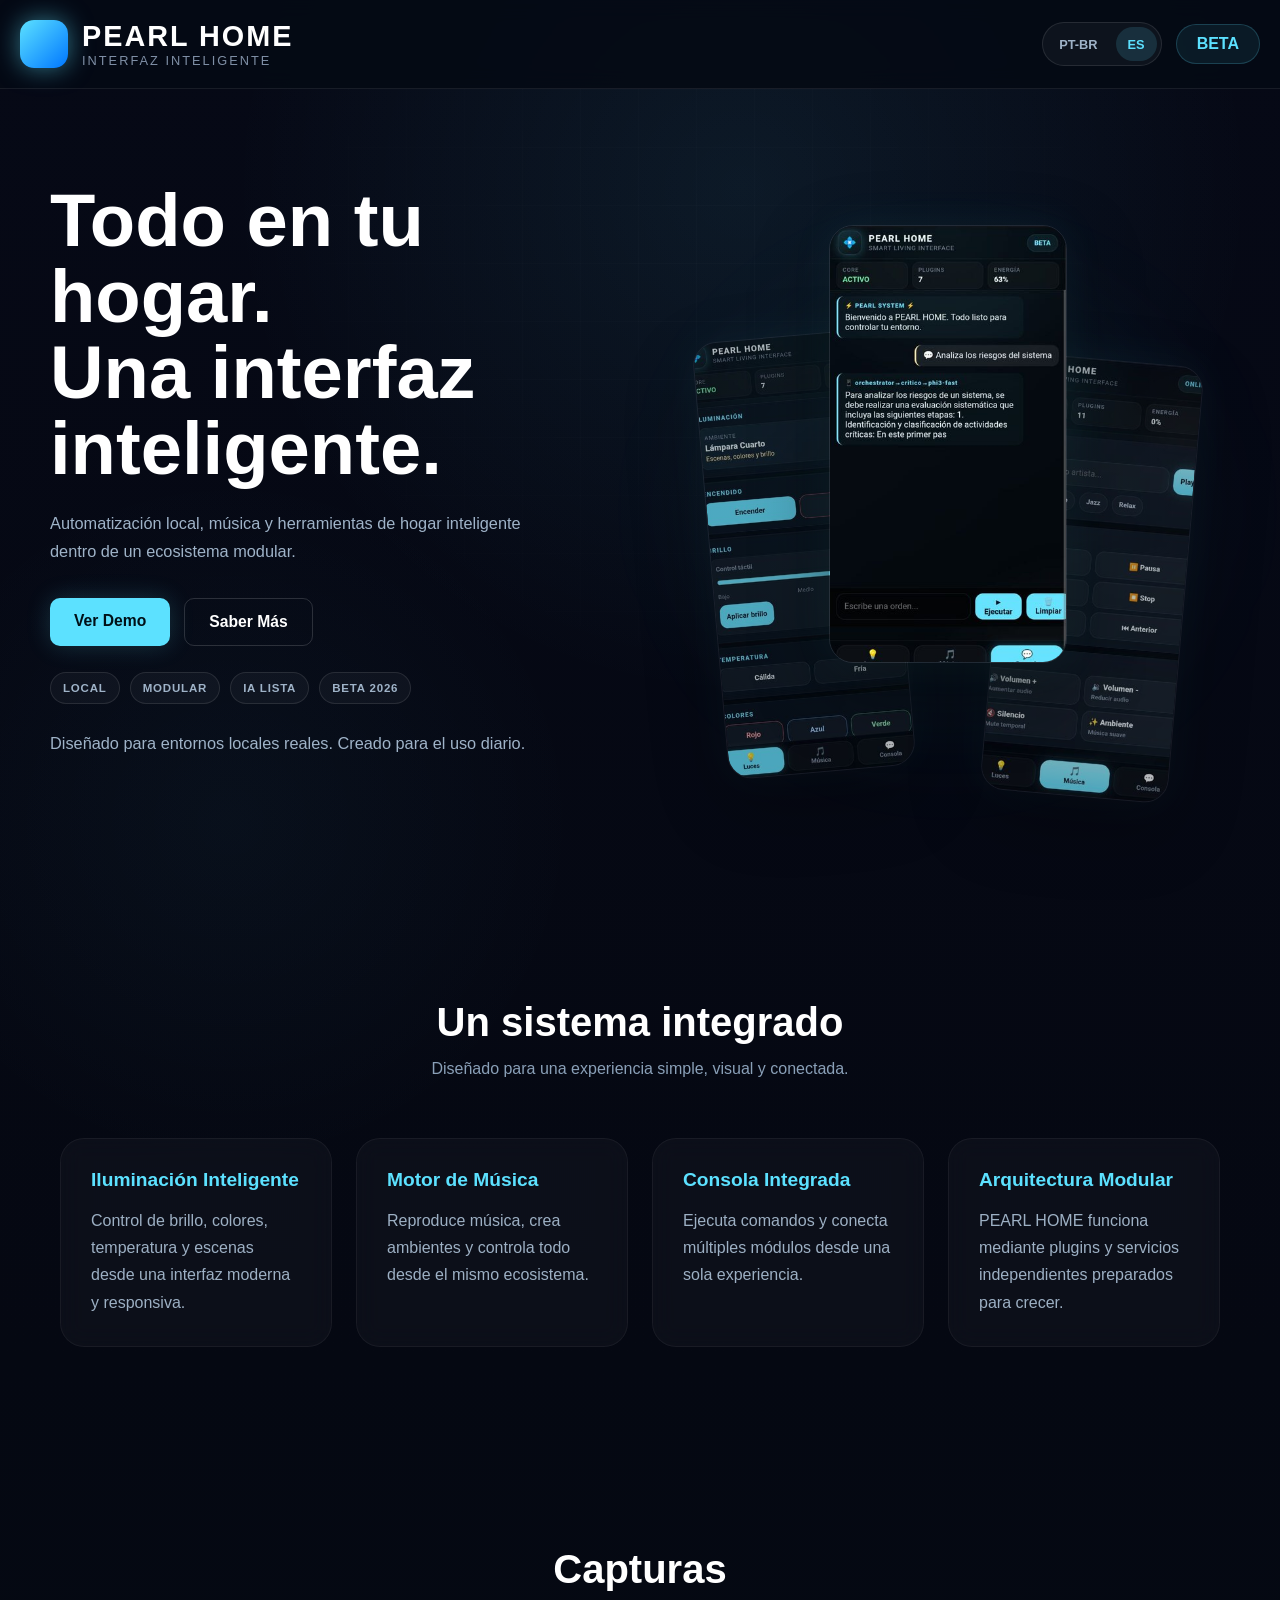
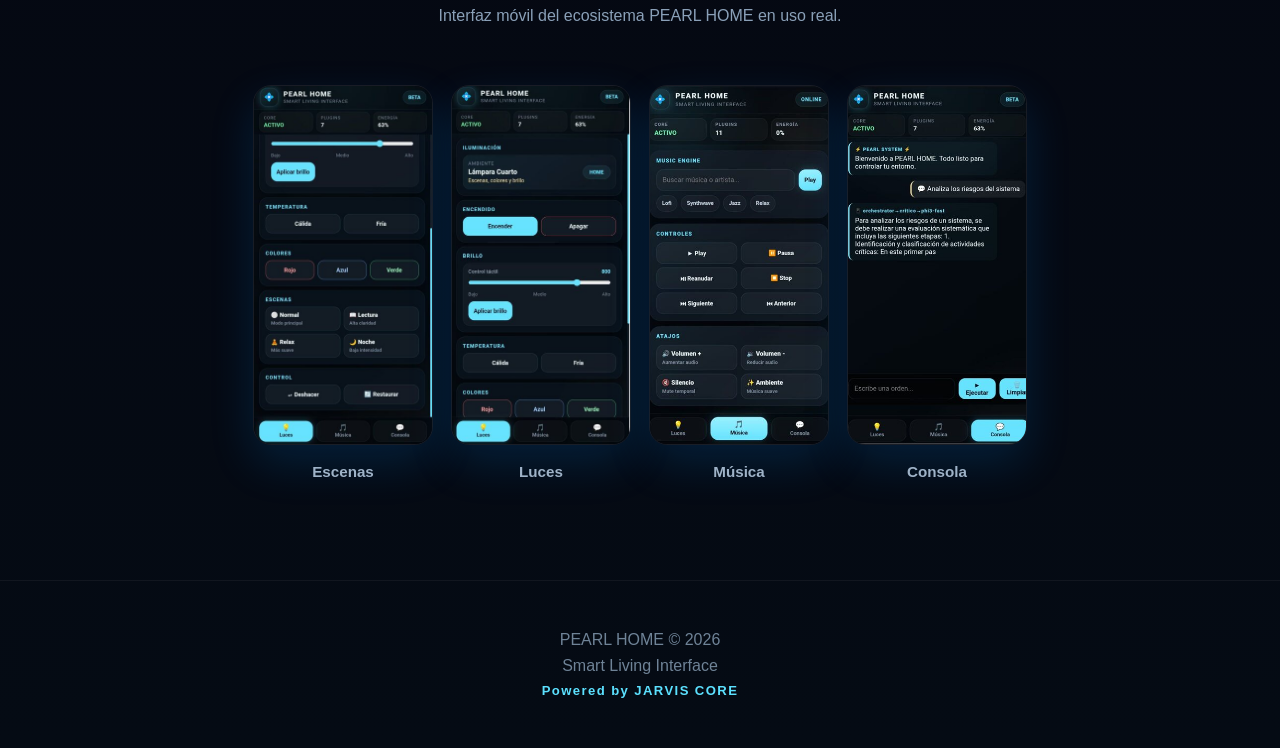
==== commit 97104a41: "Update footer branding" ====
--- a/es/index.html
+++ b/es/index.html
@@ -127,7 +127,9 @@
 </section>
 
 <footer>
-  <p>PEARL HOME © 2026 • Proyecto experimental en desarrollo</p>
+  <p>PEARL HOME © 2026</p>
+  <p>Smart Living Interface</p>
+  <p>Powered by JARVIS CORE</p>
 </footer>
 
 </body>
--- a/css/style.css
+++ b/css/style.css
@@ -362,6 +362,18 @@
   border-top: 1px solid rgba(255,255,255,0.05);
 }
 
+footer p {
+  margin-bottom: 8px;
+}
+
+footer p:last-child {
+  margin-bottom: 0;
+  color: #5ce1ff;
+  font-size: 0.82rem;
+  font-weight: bold;
+  letter-spacing: 1.4px;
+}
+
 @media (max-width: 768px) {
   header {
     align-items: flex-start;
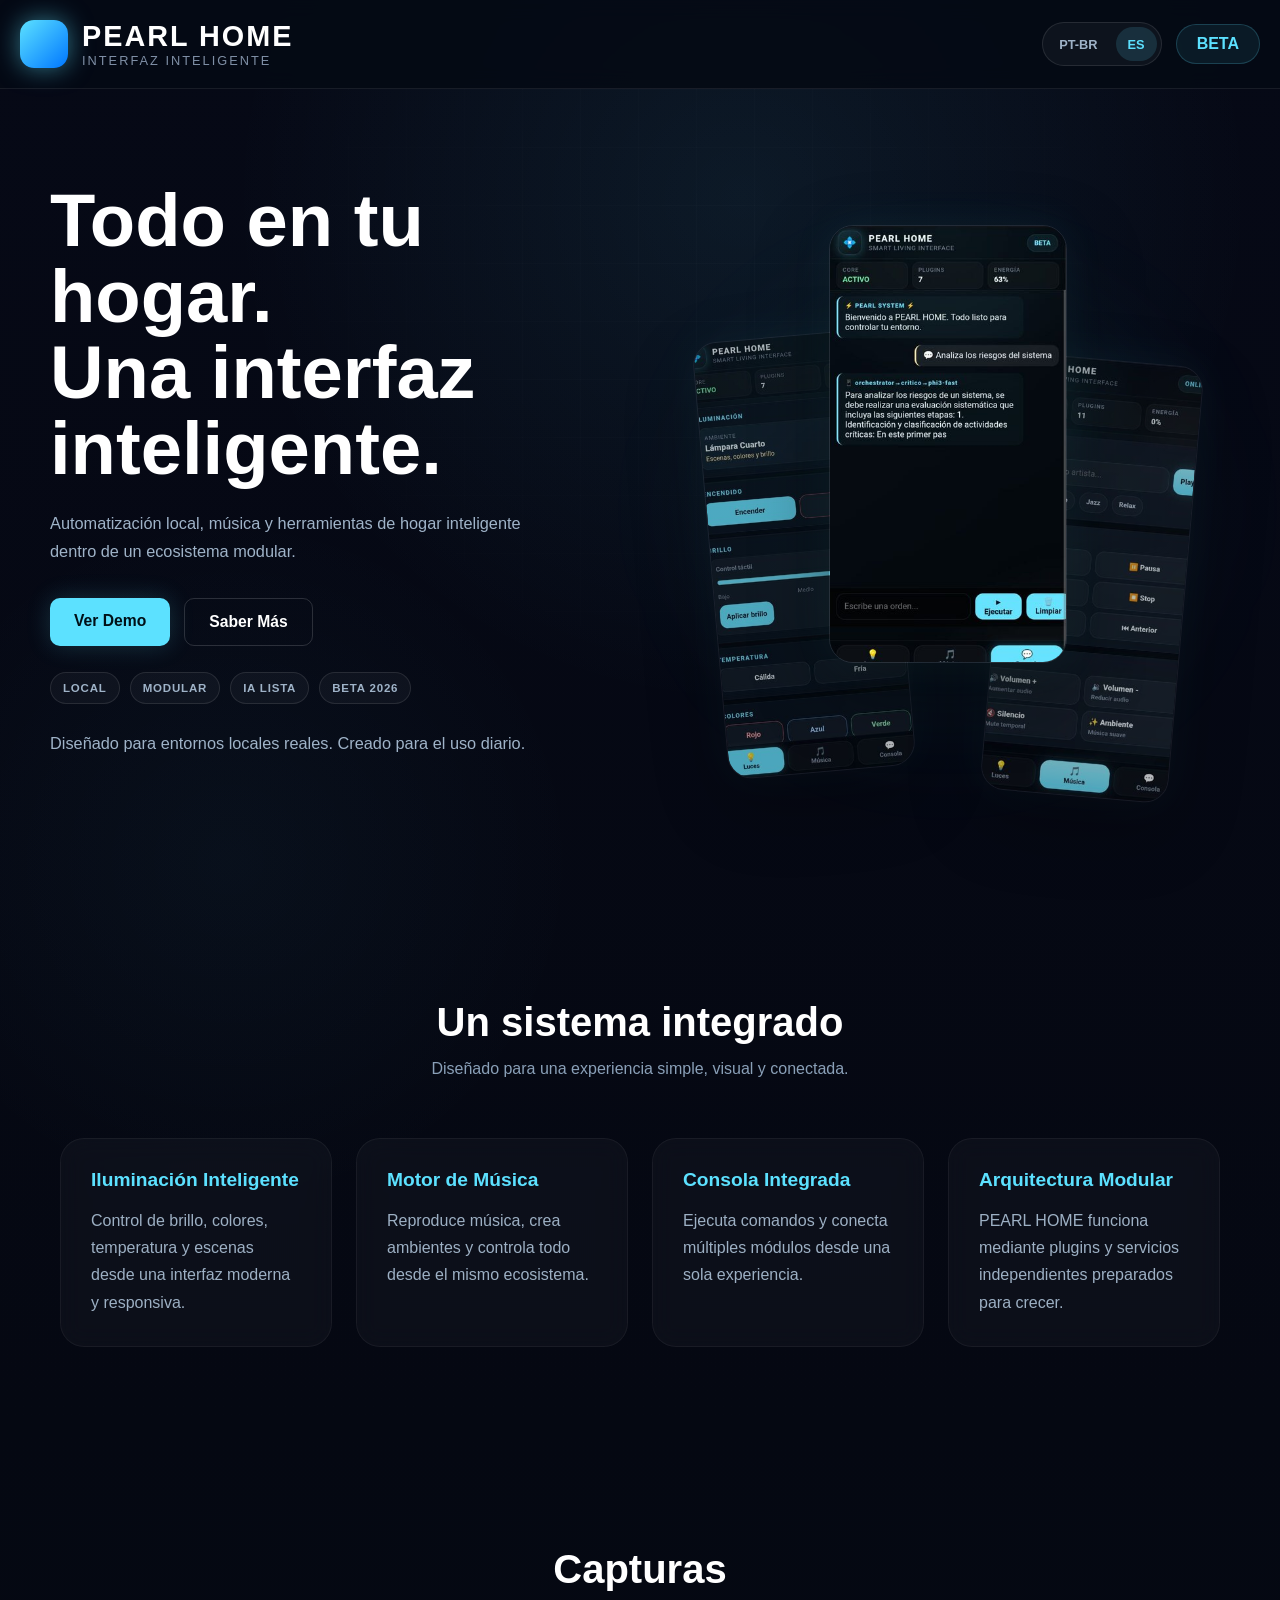
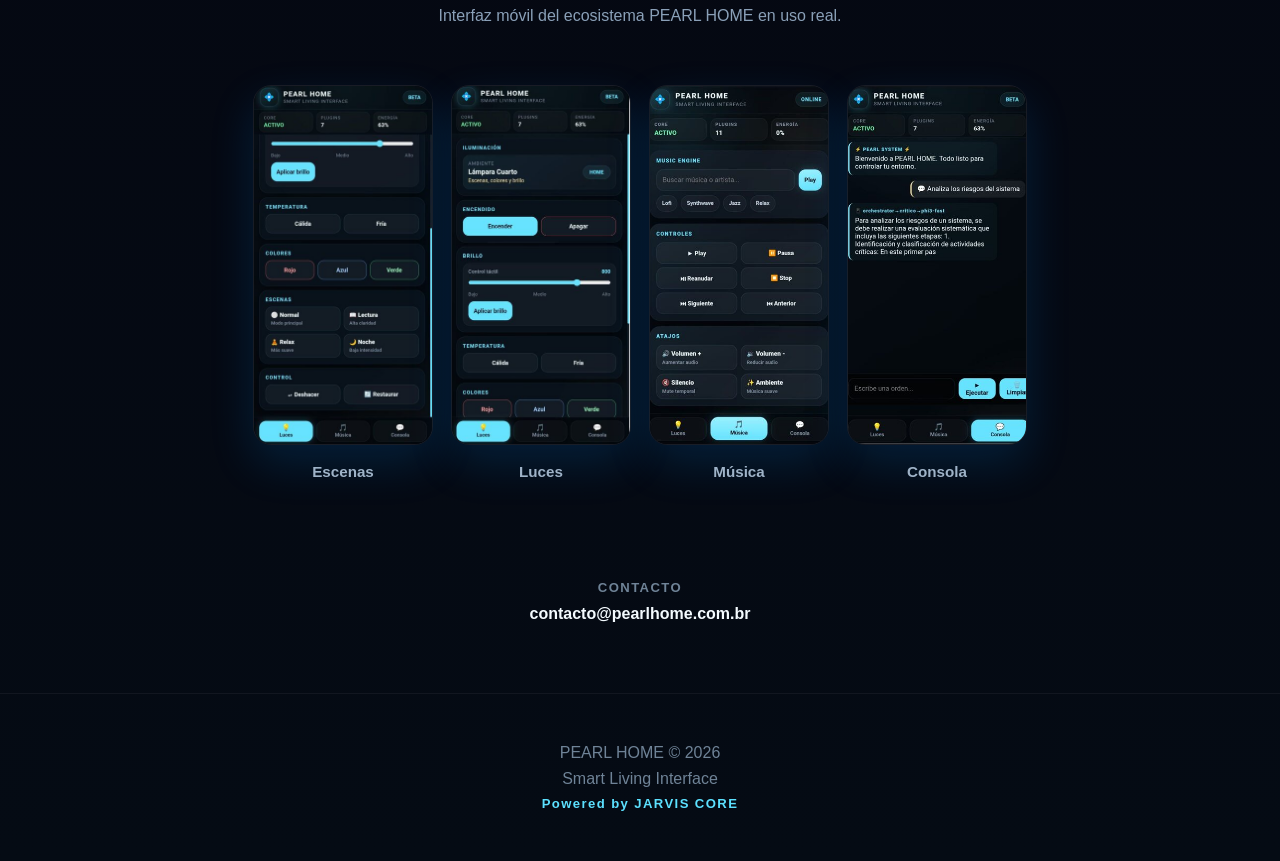
==== commit 7f7f92cb: "Add contact email section" ====
--- a/es/index.html
+++ b/es/index.html
@@ -126,6 +126,11 @@
   </div>
 </section>
 
+<section class="contact-strip" aria-label="Contacto">
+  <p>Contacto</p>
+  <a href="mailto:contacto@pearlhome.com.br">contacto@pearlhome.com.br</a>
+</section>
+
 <footer>
   <p>PEARL HOME © 2026</p>
   <p>Smart Living Interface</p>
--- a/css/style.css
+++ b/css/style.css
@@ -355,6 +355,31 @@
   font-weight: bold;
 }
 
+.contact-strip {
+  padding: 0 20px 70px;
+  text-align: center;
+}
+
+.contact-strip p {
+  margin-bottom: 10px;
+  color: #6f8397;
+  font-size: 0.82rem;
+  font-weight: bold;
+  letter-spacing: 1.4px;
+  text-transform: uppercase;
+}
+
+.contact-strip a {
+  color: #f4fbff;
+  font-size: 1rem;
+  font-weight: bold;
+  text-decoration: none;
+}
+
+.contact-strip a:hover {
+  color: #5ce1ff;
+}
+
 footer {
   padding: 50px 20px;
   text-align: center;
